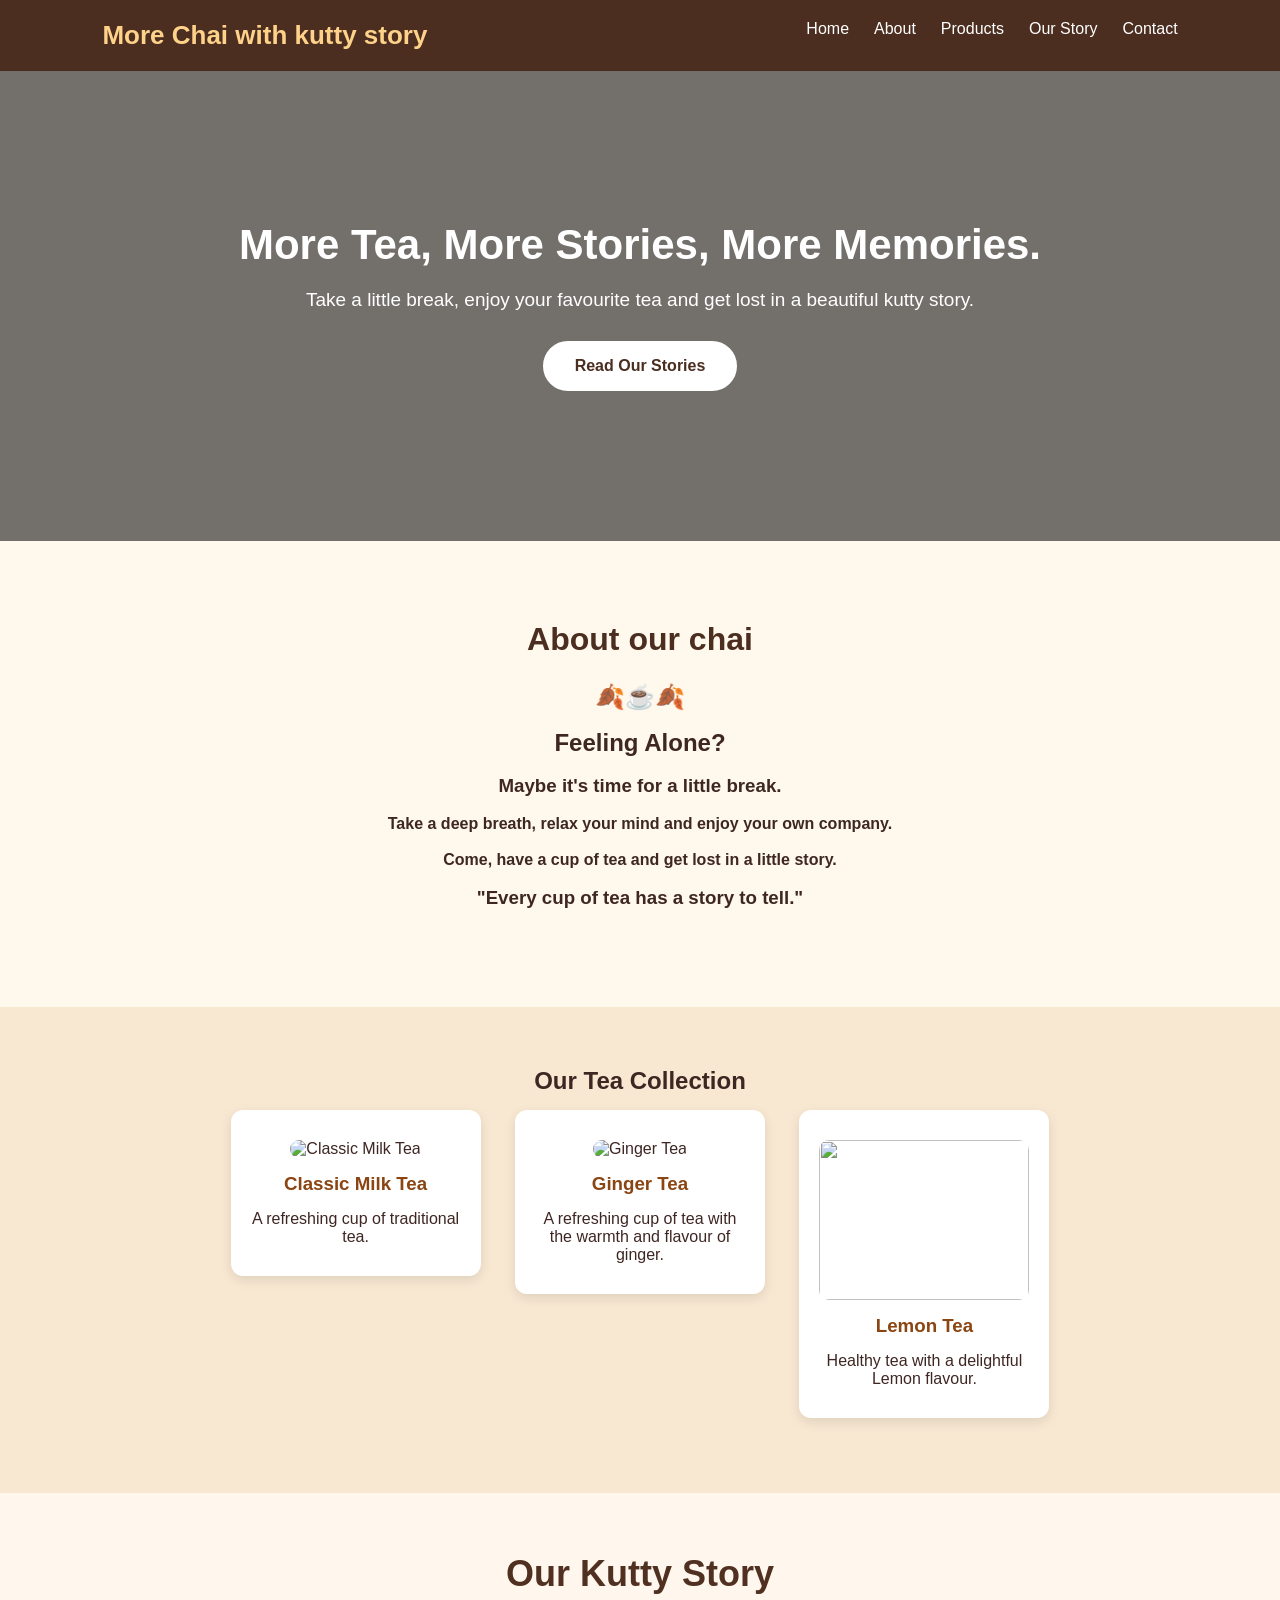
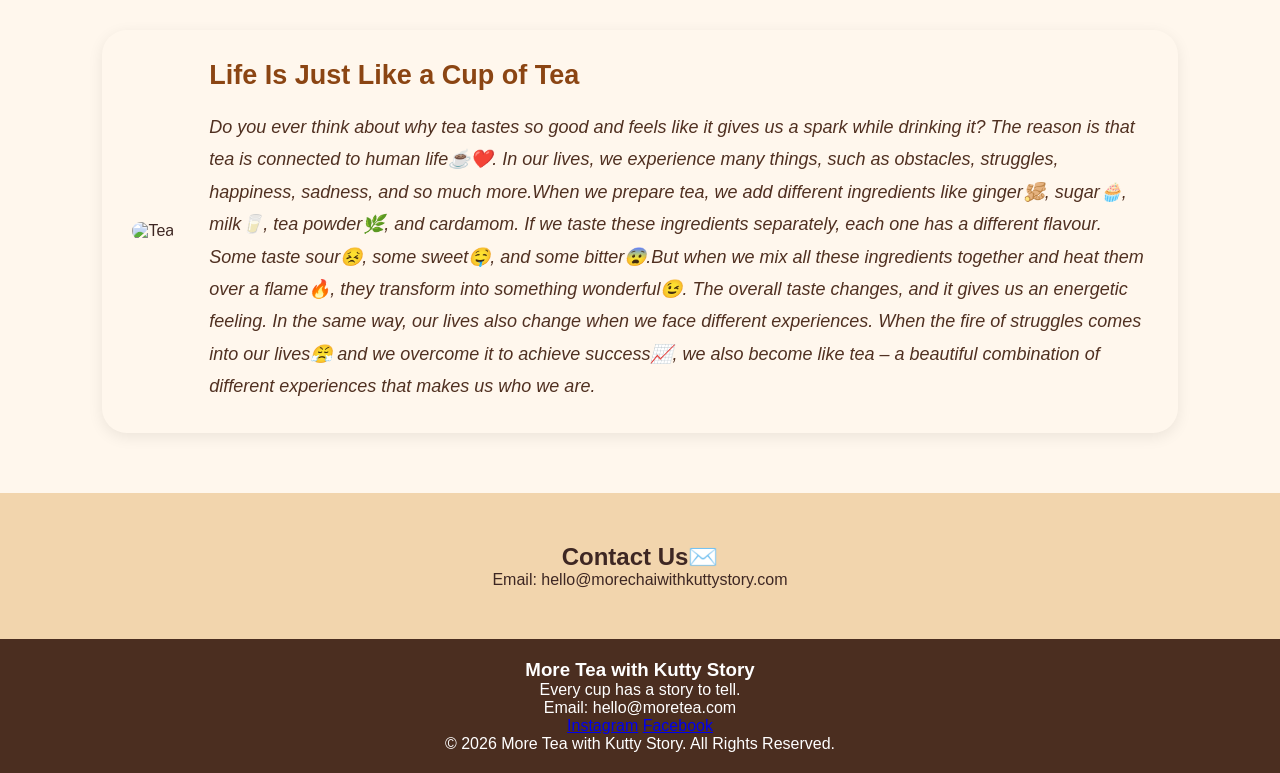
==== WebDev-L1-LandingPage/index.html @ 53b18057 "Completed Web Development Level 1 Landing Page" ====
<!DOCTYPE html>
<html lang="en">
<head>
    <meta charset="UTF-8">
    <meta name="viewport" content="width=device-width, initial-scale=1.0">
    <title> More chai with kutty story</title>
    <link rel="stylesheet" href="style.css">
</head>
<body>

    <!-- Navigation Bar -->
    <header>
        <nav>
            <h2>More Chai with kutty story</h2>

            <ul>
                <li><a href="#home">Home</a></li>
                <li><a href="#about">About</a></li>
                <li><a href="#products">Products</a></li>
                <li><a href="#story">Our Story</a></li>
                <li><a href="#contact">Contact</a></li>
            </ul>
        </nav>
    </header>

    <!-- Home Section -->
    <section id="home">
        <h1>More Tea, More Stories, More Memories.</h1>
        <p>Take a little break, enjoy your favourite tea
    and get lost in a beautiful kutty story.</p>
        <a href="#story">Read Our Stories</a>
    </section>

    <!-- About Section -->
    <section id="about">
        <h2>About our chai
        </h2>
        <p>
            <h1>🍂☕🍂</h1>
         <br><b><h1>Feeling Alone?</h1></b>
<br><h3><b>Maybe it's time for a little break.</b></h3></br>
<h4>Take a deep breath, relax your mind and enjoy your own company.</h4></br>
<h4>Come, have a cup of tea and get lost in a little story.</h4></br>
<h3><b>"Every cup of tea has a story to tell."</b></h3></br>
        </p>
    </section>

    
<!-- Products Section -->
<section id="products">
   <h2>Our Tea Collection</h2>

    <div class="product">
        <img src="https://images.unsplash.com/photo-1544787219-7f47ccb76574?w=500"
             alt="Classic Milk Tea">
        <h3>Classic Milk Tea</h3>
        <p>A refreshing cup of traditional tea.</p>
    </div>
<div class="product">
    <img src="https://images.unsplash.com/photo-1571934811356-5cc061b6821f?w=500"
         alt="Ginger Tea">
    <h3>Ginger Tea</h3>
    <p>A refreshing cup of tea with the warmth and flavour of ginger.</p>
</div>
 <div class="product">
    <img src="https://www.whiskaffair.com/wp-content/uploads/2020/03/Lemon-Tea-4.jpg">
    <h3>Lemon Tea</h3>
    <p>Healthy tea with a delightful Lemon flavour.</p>
</div>
</div>
</section>


    <!-- our kutty story -->
     <section id="story">
    <h2>Our Kutty Story</h2>

    <div class="story-container">

        <div class="story-image">
            <img src="https://images.unsplash.com/photo-1544787219-7f47ccb76574?w=500" alt="Tea">
        </div>

        <div class="story-content">
            <h3>Life Is Just Like a Cup of Tea</h3>

            <p>
               <em> Do you ever think about why tea tastes so good and feels like it gives us a spark while drinking it?

The reason is that tea is connected to human life☕❤️. In our lives, we experience many things, such as obstacles, 
struggles, happiness, sadness, and so much more.When we prepare tea, we add different ingredients like ginger🫚, 
sugar🧁, milk🥛, tea powder🌿, and cardamom. If we taste these ingredients separately, each one has a different flavour.
Some taste sour😣, some sweet🤤, and some bitter😨.But when we mix all these ingredients together and heat them over a flame🔥, 
they transform into something wonderful😉. The overall taste changes, and it gives us an energetic feeling.
In the same way, our lives also change when we face different experiences. When the fire of struggles comes into our lives😤
and we overcome it to achieve success📈, we also become like tea – a beautiful combination of different experiences that makes us who we are.
           </em> </p>
        </div>

    </div></section>
    <!-- Contact Section -->
    <section id="contact">
        <h2>Contact Us✉️</h2>
        <p>Email: hello@morechaiwithkuttystory.com</p>
    </section>

    <!-- Footer -->
   <footer>
    <h3>More Tea with Kutty Story</h3>

    <p>Every cup has a story to tell.</p>

    <p>Email: hello@moretea.com</p>

    <div class="social-links">
        <a href="https://instagram.com/">Instagram</a>
        <a href="https://facebook.com/">Facebook</a>
    </div>

    <p>&copy; 2026 More Tea with Kutty Story. All Rights Reserved.</p>
</footer>

</body>
</html>
---- WebDev-L1-LandingPage/style.css ----
/* General Styling */
* {
    margin: 0;
    padding: 0;
    box-sizing: border-box;
    font-family: Arial, sans-serif;
}

html {
    scroll-behavior: smooth;
}

body {
    background-color: #fff8ed;
    color: #3e2723;
}

/* Navigation Bar */
header {
    background-color: #4b2e20;
    padding: 20px 8%;
}

nav {
    display: flex;
    justify-content: space-between;
    
}

nav h2 {
    color: #ffd28a;
    font-size: 26px;
}

nav ul {
    display: flex;
    list-style: none;
    gap: 25px;
}

nav ul li a {
    color: white;
    text-decoration: none;
    font-size: 16px;
}

nav ul li a:hover {
    color: #ffd28a;
}

/* Home Section */
#home {
    text-align: center;
    padding: 150px 20px;
    background-image: linear-gradient(
        rgba(0, 0, 0, 0.55),
        rgba(0, 0, 0, 0.55)
    ), url("https://images.unsplash.com/photo-1571934811356-5cc061b6821f?w=1500");

    background-size: cover;
    background-position: center;
    background-repeat: no-repeat;
    color: white;
}

#home h1 {
    font-size: 42px;
    margin-bottom: 20px;
}

#home p {
    font-size: 19px;
    margin-bottom: 30px;
}
#home a {
    display: inline-block;
    background-color: white;
    color: #4b2e20;
    padding: 14px 30px;
    text-decoration: none;
    border-radius: 30px;
    font-weight: bold;
    border: 2px solid white;
    transition: 0.3s;
}

#home a:hover {
    background-color: #4b2e20;
    color: white;
}
/* About Section */
#about {
    text-align: center;
    padding: 80px 15%;
    background-color: #fff8ed;
}

#about h2 {
    font-size: 32px;
    color: #4b2e20;
    margin-bottom: 25px;
}

#about p {
    font-size: 18px;
    line-height: 1.8;
    color: #6b4b3e;
    max-width: 800px;
    margin: auto;
}
/* Products Section */
#products {
    text-align: center;
    padding: 60px 8%;
    background-color: #f8e8d2;
}

.product {
    display: inline-block;
    background-color: white;
    width: 250px;
    padding: 30px 20px;
    margin: 15px;
    border-radius: 12px;
}

.product h3 {
    margin-bottom: 15px;
    color: #8b4513;
}

/* Features Section */
#features {
    text-align: center;
    padding: 60px 15%;
}

/* Contact Section */
#contact {
    border: none;
    box-shadow: none;
    
    text-align: center;
    padding: 50px 20px;
    background-color: #f2d5ad;
}

/* Footer */
footer {
    background-color: #4b2e20;
    color: white;
     border: none;
    box-shadow: none;
    text-align: center;
    padding: 20px;
}

/* Mobile Responsive Design */
@media (max-width: 600px) {
    nav {
        flex-direction: column;
        gap: 15px;
    }

    nav ul {
        flex-wrap: wrap;
        justify-content: center;
        gap: 15px;
    }

    #home h1 {
        font-size: 30px;
    }

    .product {
        width: 100%;
        max-width: 300px;
        margin: 10px 0;
    }
}
.hero-image {
    width: 300px;
    max-width: 90%;
    height: 200px;
    object-fit: cover;
    border-radius: 15px;
    margin-bottom: 25px;
}

/* Product Images */
.product img {
    width: 100%;
    height: 160px;
    object-fit: cover;
    border-radius: 10px;
    margin-bottom: 15px;
}

.product {
    vertical-align: top;
    box-shadow: 0 4px 12px rgba(0, 0, 0, 0.1);
    transition: transform 0.3s ease;
}

.product:hover {
    transform: translateY(-5px);
}

#story {
    padding: 60px 8%;
    background-color: #fff7ed;
    text-align: center;
}

#story h2 {
    color: #503021;
    font-size: 36px;
    margin-bottom: 35px;
}

.story-container {
    display: flex;
    align-items: center;
    gap: 40px;
    padding: 30px;
    border-radius: 25px;
    text-align: left;
    box-shadow: 0 4px 15px rgba(0,0,0,0.08);
}
.story-image img {
    width: 100%;
    height: 350px;
    object-fit: cover;
    border-radius: 25px;
}

.story-content {
    flex: 1.3;
}

.story-content h3 {
    color: #8b4513;
    font-size: 27px;
    margin-bottom: 20px;
}
.story-content p {
    color: #503021;
    font-size: 18px;
    line-height: 1.8;
}
.story-container {
    align-items: center;
    gap: 35px;
    padding: 30px;
    
    border-radius: 25px;
    text-align: left;
}
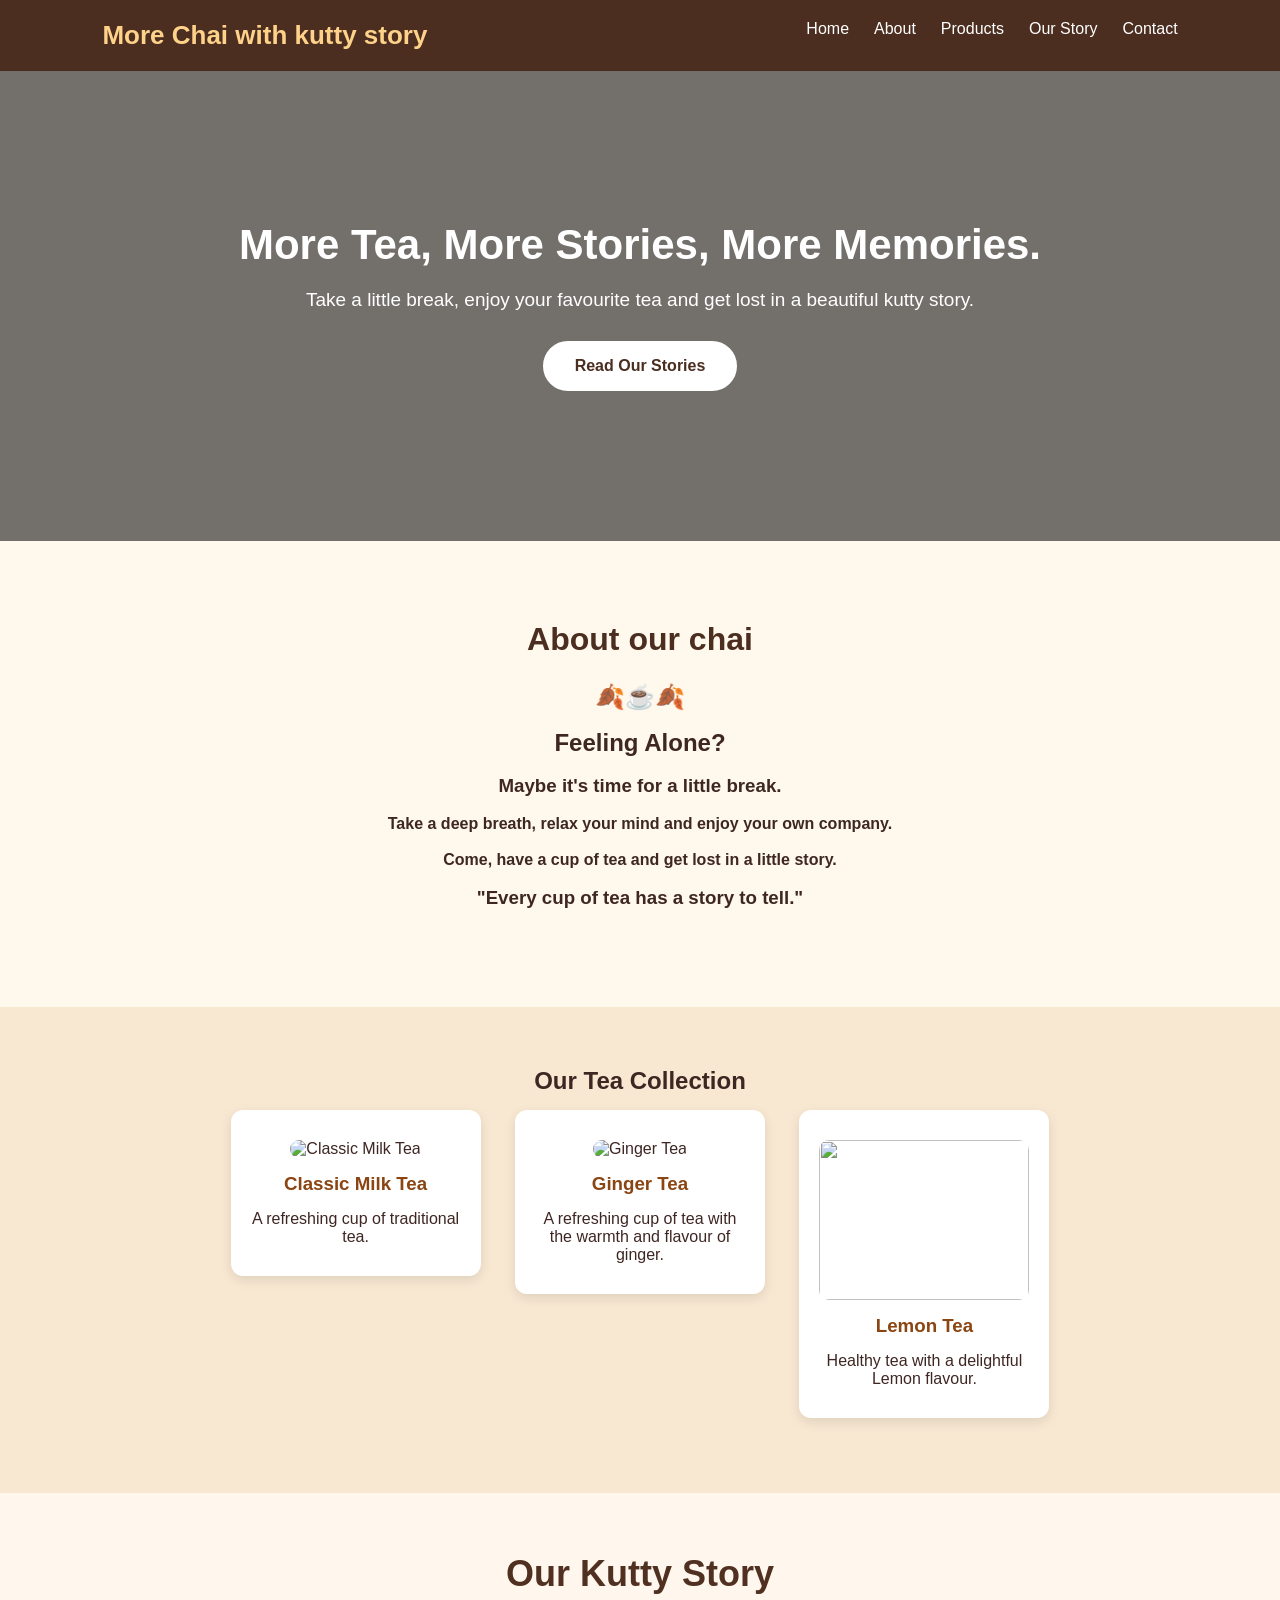
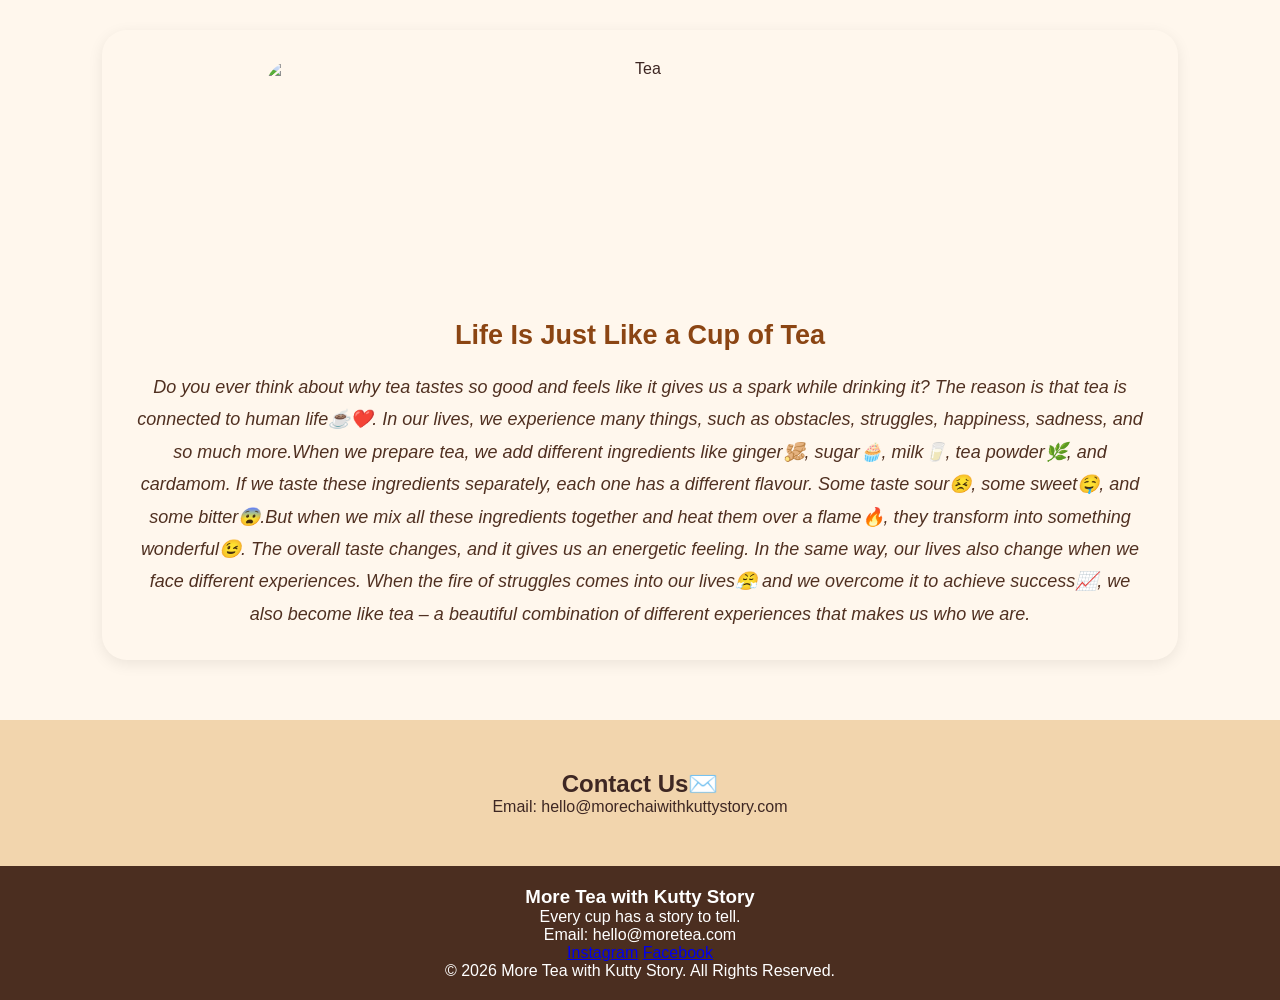
==== commit 1789b987: "Add Level 1 Task 2 Personal Portfolio" ====
--- a/WebDev-L1-LandingPage/index.html
+++ b/WebDev-L1-LandingPage/index.html
@@ -79,7 +79,8 @@
     <div class="story-container">
 
         <div class="story-image">
-            <img src="https://images.unsplash.com/photo-1544787219-7f47ccb76574?w=500" alt="Tea">
+            <img src="https://encrypted-tbn0.gstatic.com/images?q=tbn:ANd9GcQkM_qdxtaatqJ9sSYfoSJ0xgQY83X1ihHI_9QfpKE4CA&s=10" 
+            alt="Tea">
         </div>
 
         <div class="story-content">
--- a/WebDev-L1-LandingPage/style.css
+++ b/WebDev-L1-LandingPage/style.css
@@ -220,20 +220,29 @@
 }
 
 .story-container {
-    display: flex;
+    
     align-items: center;
     gap: 40px;
-    padding: 30px;
-    border-radius: 25px;
-    text-align: left;
+    padding: 10px;
+    border-radius: 15px;
+   /*  */
+   /*  */
     box-shadow: 0 4px 15px rgba(0,0,0,0.08);
 }
 .story-image img {
-    width: 100%;
-    height: 350px;
+    
+   
+    width: 75%;
+    max-width: 750px;
+    height: 260px;
     object-fit: cover;
-    border-radius: 25px;
-}
+    display: block;
+    margin: 0 auto;
+    border-radius: 30px;
+
+}
+
+
 
 .story-content {
     flex: 1.3;
@@ -255,8 +264,8 @@
     padding: 30px;
     
     border-radius: 25px;
-    text-align: left;
-}
-
-
-
+    
+}
+
+
+
